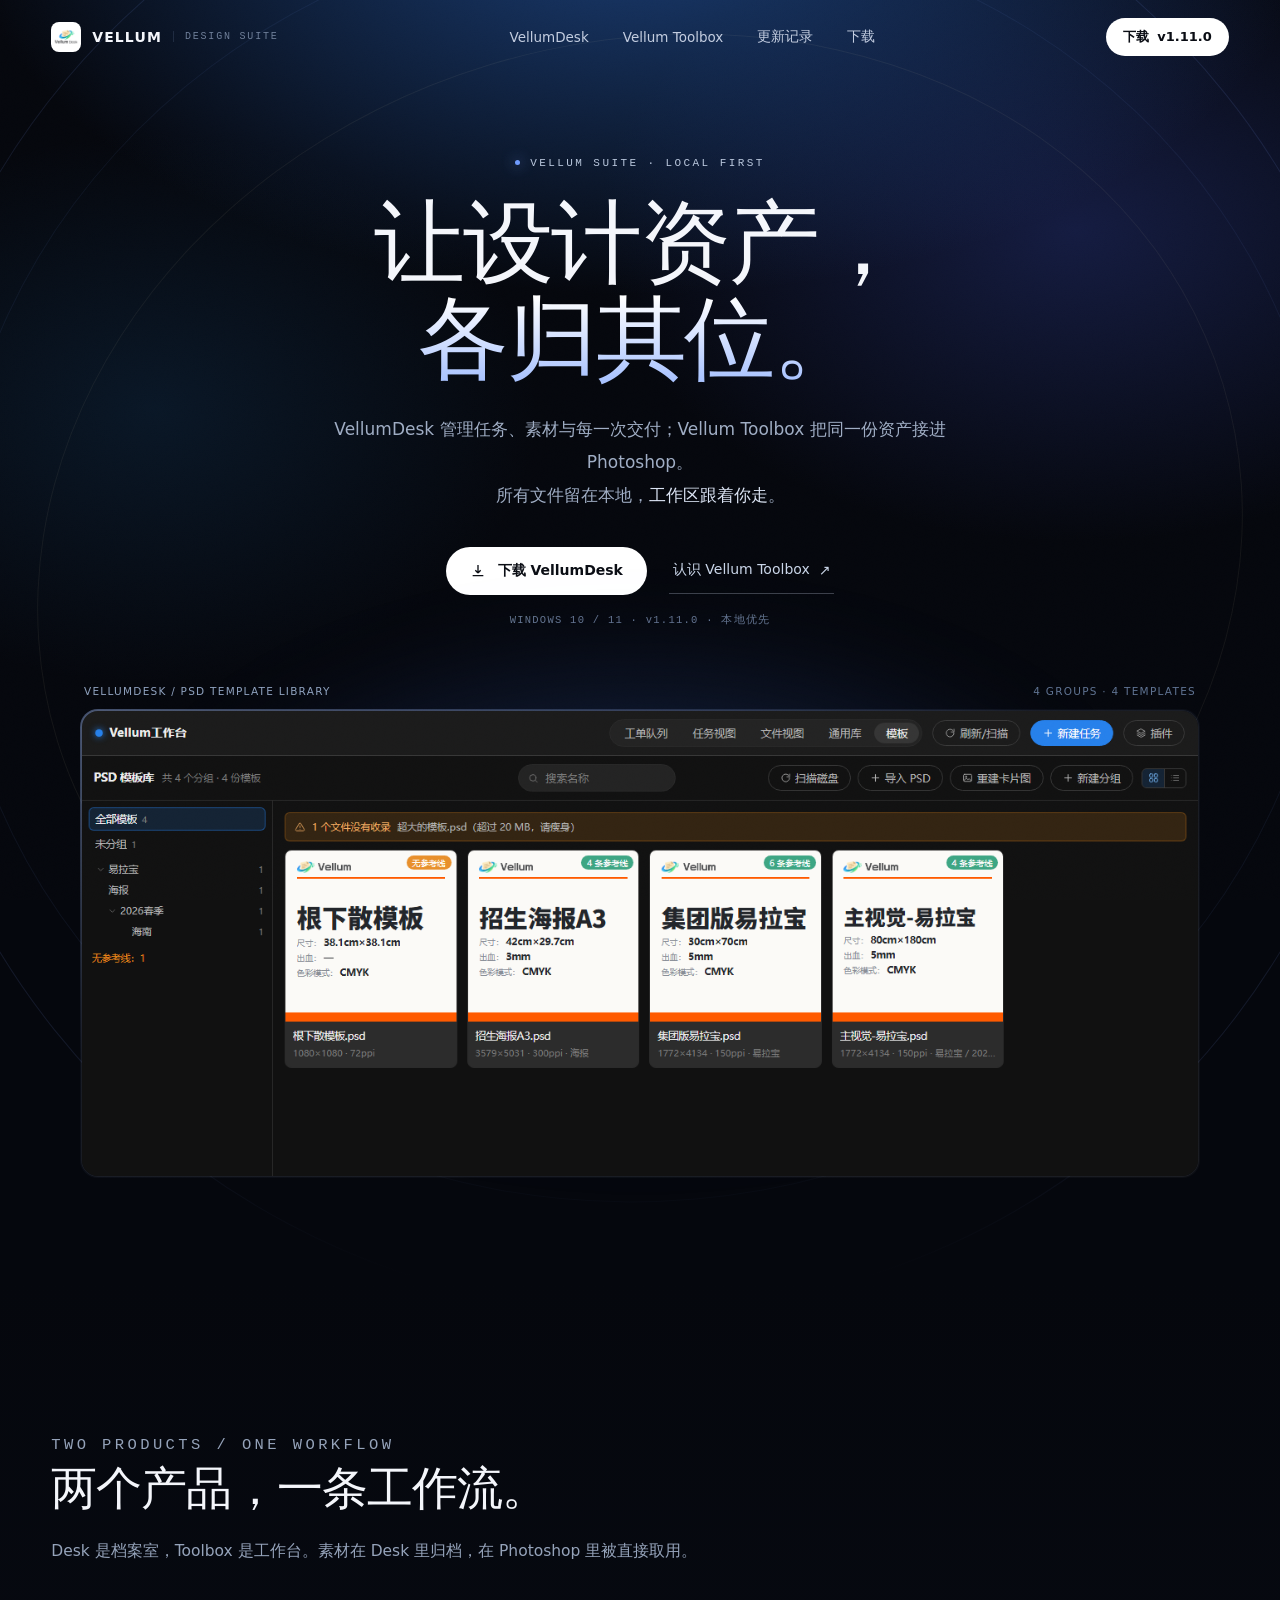
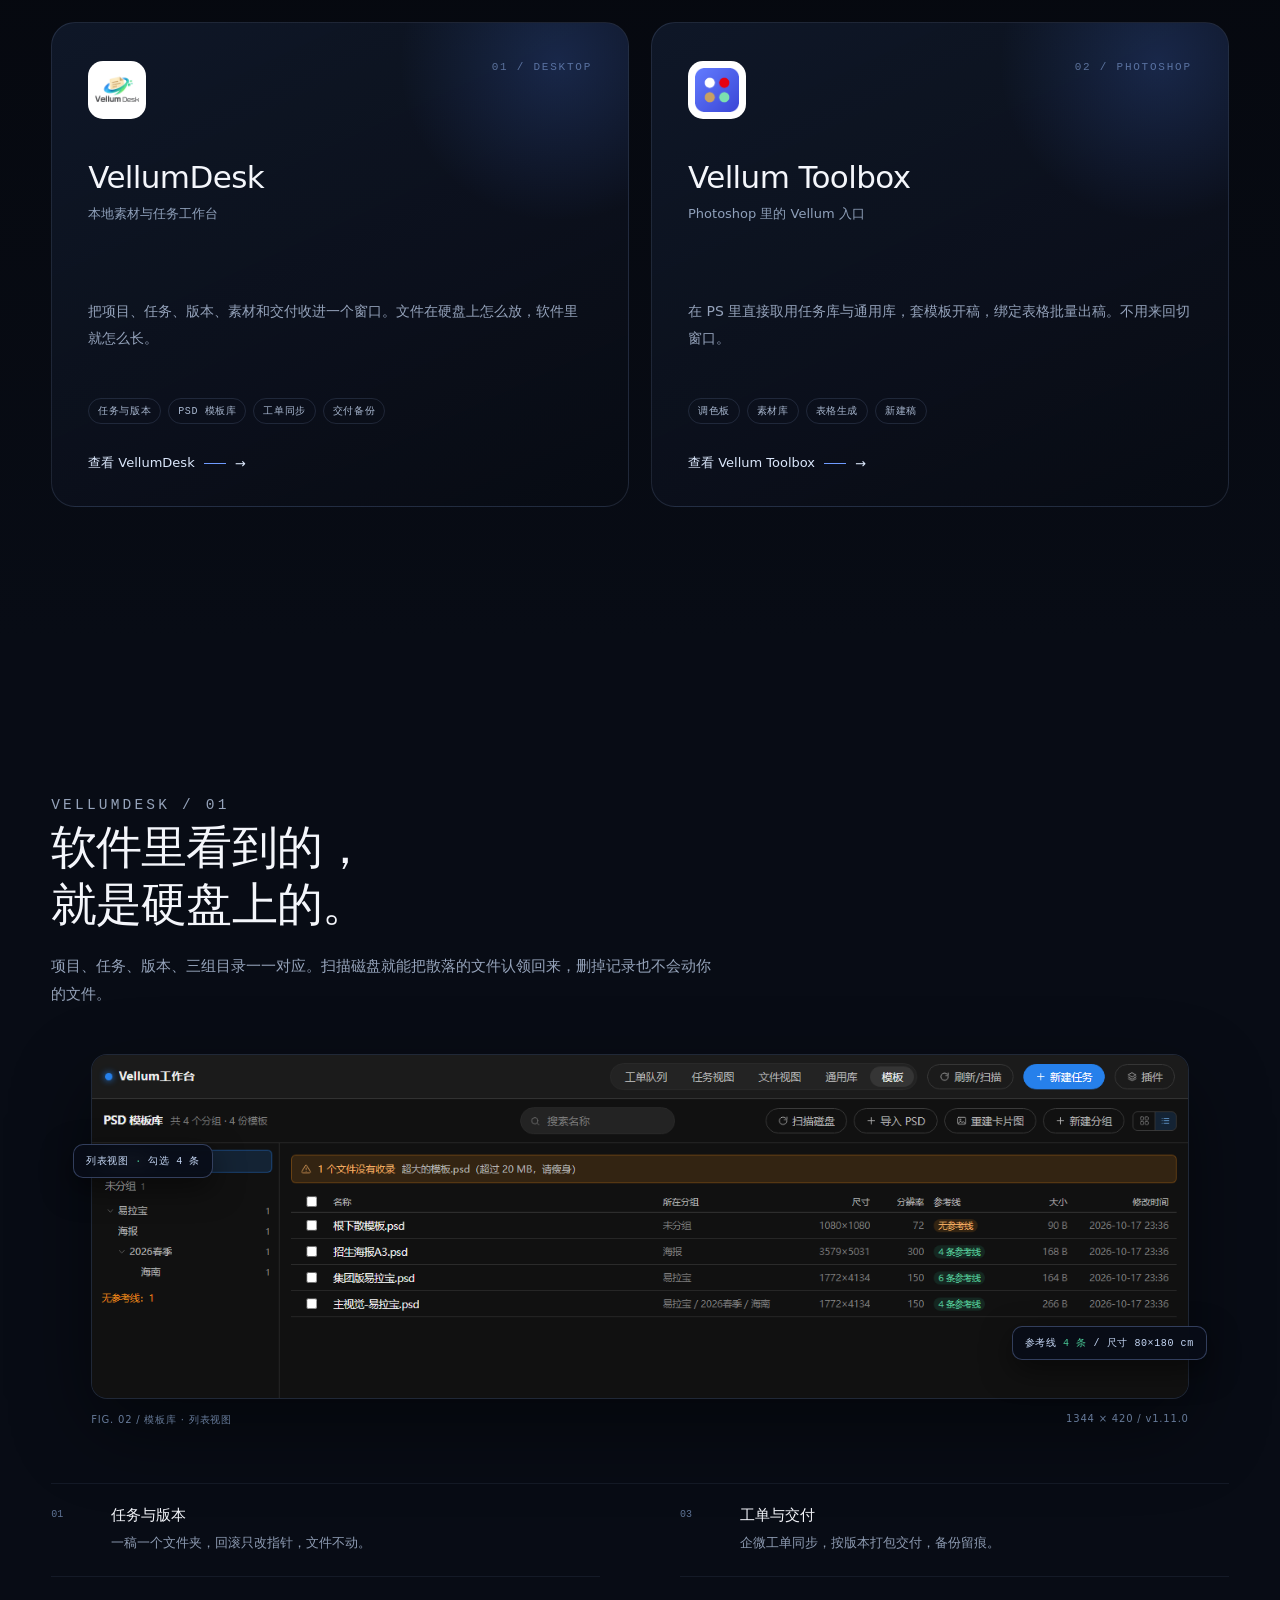
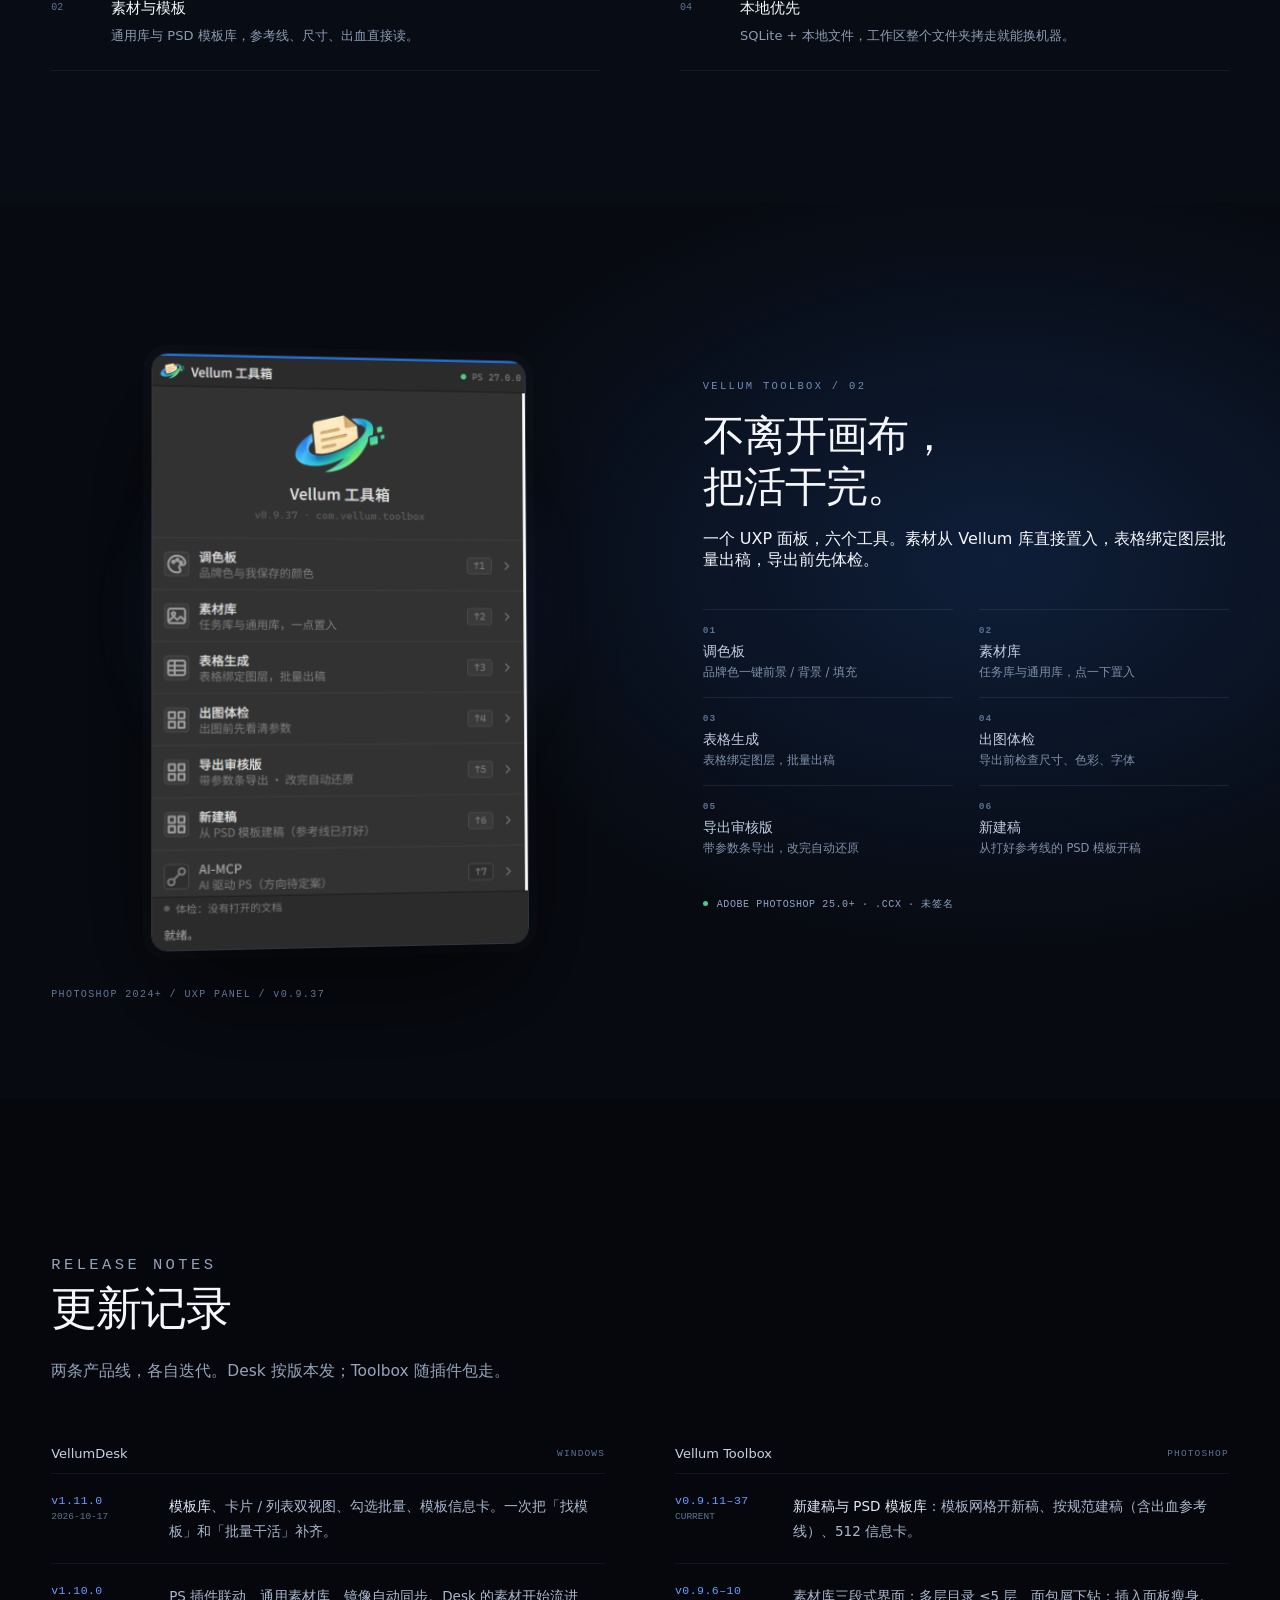
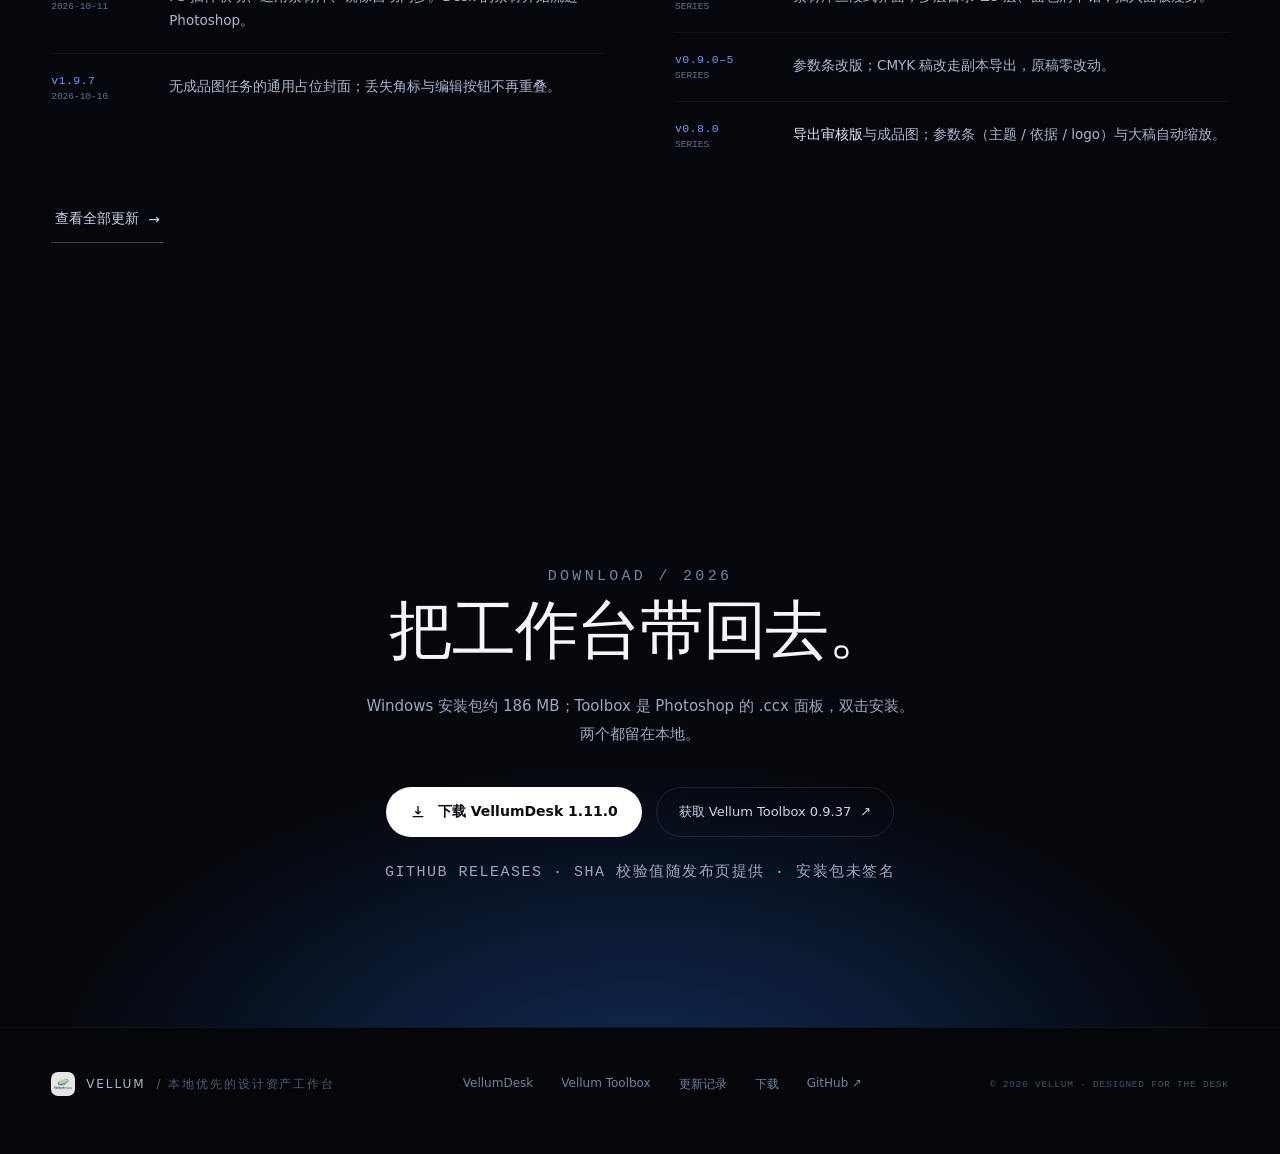
==== index.html @ 1cf9e2f9 "feat: Vellum official site (A direction)" ====
<!doctype html>
<html lang="zh-CN">
<head>
<meta charset="utf-8">
<meta name="viewport" content="width=device-width, initial-scale=1">
<title>Vellum — 让设计资产各归其位</title>
<meta name="description" content="VellumDesk 是本地素材与任务工作台，Vellum Toolbox 是 Photoshop 里的 Vellum 入口。任务、素材、PSD 模板、工单与交付，文件始终留在本地。">
<meta name="theme-color" content="#05070d">
<link rel="canonical" href="https://wooozxh.github.io/vellum-site/">
<meta property="og:type" content="website">
<meta property="og:title" content="Vellum — 让设计资产各归其位">
<meta property="og:description" content="VellumDesk 管任务、素材与交付；Vellum Toolbox 把同一份资产接进 Photoshop。文件留在本地。">
<meta property="og:url" content="https://wooozxh.github.io/vellum-site/">
<meta property="og:image" content="https://wooozxh.github.io/vellum-site/assets/img/og.png">
<link rel="icon" type="image/png" href="assets/img/desk-icon.png">
<link rel="stylesheet" href="assets/css/site.css">
<link rel="stylesheet" href="assets/css/site-extra.css">
</head>
<body>
<div class="grain"></div>
<header id="siteHead">
  <a class="brand" href="index.html"><img src="assets/img/desk-icon.png" alt="Vellum"><span>VELLUM</span><small>DESIGN&nbsp;SUITE</small></a>
  <nav id="siteNav">
    <a href="desk/">VellumDesk</a>
    <a href="toolbox/">Vellum Toolbox</a>
    <a href="updates/">更新记录</a>
    <a href="download/">下载</a>
  </nav>
  <a class="nav-dl" href="download/">下载<span class="dl-ver"> v1.11.0</span></a>
  <button class="menu-btn" id="menuBtn" aria-label="打开菜单" aria-expanded="false"><span></span><span></span><span></span></button>
</header>
<main id="top">
  <section class="hero">
    <div class="orbit" aria-hidden="true"><i></i><i></i><i></i></div>
    <div class="hero-inner">
      <p class="eyebrow"><b></b>Vellum Suite · Local First</p>
      <h1>让设计资产，<br><span class="glow">各归其位。</span></h1>
      <p class="lede">VellumDesk 管理任务、素材与每一次交付；Vellum Toolbox 把同一份资产接进 Photoshop。<br>所有文件留在本地，<strong>工作区跟着你走</strong>。</p>
      <div class="actions">
        <a class="btn-primary" href="download/"><svg viewBox="0 0 24 24" fill="none" stroke="currentColor" stroke-width="2"><path d="M12 3v12m0 0 4-4m-4 4-4-4M4 19h16"/></svg>下载 VellumDesk</a>
        <a class="btn-ghost" href="toolbox/">认识 Vellum Toolbox <span>↗</span></a>
      </div>
      <p class="meta">WINDOWS 10 / 11 · v1.11.0 · 本地优先</p>
    </div>
    <figure class="hero-shot">
      <div class="shot-bar"><span>VELLUMDESK / PSD TEMPLATE LIBRARY</span><span>4 GROUPS · 4 TEMPLATES</span></div>
      <div class="shot-frame"><img src="assets/img/desk-templates.png" alt="VellumDesk PSD 模板库界面"></div>
    </figure>
  </section>

  <section class="products sec" id="products">
    <div class="wrap">
      <div class="sec-head reveal">
        <p class="kicker">Two products / One workflow</p>
        <h2>两个产品，一条工作流。</h2>
        <p>Desk 是档案室，Toolbox 是工作台。素材在 Desk 里归档，在 Photoshop 里被直接取用。</p>
      </div>
      <div class="prod-grid">
        <article class="prod reveal">
          <div class="prod-top"><div class="prod-icon"><img src="assets/img/desk-icon.png" alt="VellumDesk"></div><span class="prod-no">01 / DESKTOP</span></div>
          <h3>VellumDesk</h3>
          <p class="cn">本地素材与任务工作台</p>
          <p>把项目、任务、版本、素材和交付收进一个窗口。文件在硬盘上怎么放，软件里就怎么长。</p>
          <div class="tags"><span>任务与版本</span><span>PSD 模板库</span><span>工单同步</span><span>交付备份</span></div>
          <a class="prod-link" href="desk/">查看 VellumDesk <i></i> →</a>
        </article>
        <article class="prod reveal">
          <div class="prod-top"><div class="prod-icon small"><img src="assets/img/toolbox-icon.png" alt="Vellum Toolbox"></div><span class="prod-no">02 / PHOTOSHOP</span></div>
          <h3>Vellum Toolbox</h3>
          <p class="cn">Photoshop 里的 Vellum 入口</p>
          <p>在 PS 里直接取用任务库与通用库，套模板开稿，绑定表格批量出稿。不用来回切窗口。</p>
          <div class="tags"><span>调色板</span><span>素材库</span><span>表格生成</span><span>新建稿</span></div>
          <a class="prod-link" href="toolbox/">查看 Vellum Toolbox <i></i> →</a>
        </article>
      </div>
    </div>
  </section>

  <section class="desk sec" id="desk">
    <div class="wrap">
      <div class="desk-head reveal">
        <p class="kicker">VellumDesk / 01</p>
        <h2>软件里看到的，<br>就是硬盘上的。</h2>
        <p>项目、任务、版本、三组目录一一对应。扫描磁盘就能把散落的文件认领回来，删掉记录也不会动你的文件。</p>
      </div>
      <figure class="desk-figure reveal">
        <div class="frame"><img src="assets/img/desk-list.png" alt="VellumDesk 模板库列表视图"></div>
        <div class="float-chip chip-a">列表视图 <b>·</b> 勾选 4 条</div>
        <div class="float-chip chip-b">参考线 <b>4 条</b> / 尺寸 80×180 cm</div>
        <div class="fig-cap"><span>FIG. 02 / 模板库 · 列表视图</span><span>1344 × 420 / v1.11.0</span></div>
      </figure>
      <div class="feat-grid reveal">
        <div class="feat-col">
          <div class="feat-item"><b>01</b><div><h4>任务与版本</h4><p>一稿一个文件夹，回滚只改指针，文件不动。</p></div></div>
          <div class="feat-item"><b>02</b><div><h4>素材与模板</h4><p>通用库与 PSD 模板库，参考线、尺寸、出血直接读。</p></div></div>
        </div>
        <div class="feat-col">
          <div class="feat-item"><b>03</b><div><h4>工单与交付</h4><p>企微工单同步，按版本打包交付，备份留痕。</p></div></div>
          <div class="feat-item"><b>04</b><div><h4>本地优先</h4><p>SQLite + 本地文件，工作区整个文件夹拷走就能换机器。</p></div></div>
        </div>
      </div>
    </div>
  </section>

  <section class="toolbox sec" id="toolbox">
    <div class="wrap tb-grid">
      <div class="panel-stage reveal">
        <div class="panel-frame"><img src="assets/img/toolbox-panel.png" alt="Vellum Toolbox Photoshop 面板"></div>
        <span class="panel-label">PHOTOSHOP 2024+ / UXP PANEL / v0.9.37</span>
      </div>
      <div class="tb-copy reveal">
        <p class="kicker">Vellum Toolbox / 02</p>
        <h2>不离开画布，<br>把活干完。</h2>
        <p>一个 UXP 面板，六个工具。素材从 Vellum 库直接置入，表格绑定图层批量出稿，导出前先体检。</p>
        <div class="tb-feats">
          <div><b>01</b><span>调色板</span><em>品牌色一键前景 / 背景 / 填充</em></div>
          <div><b>02</b><span>素材库</span><em>任务库与通用库，点一下置入</em></div>
          <div><b>03</b><span>表格生成</span><em>表格绑定图层，批量出稿</em></div>
          <div><b>04</b><span>出图体检</span><em>导出前检查尺寸、色彩、字体</em></div>
          <div><b>05</b><span>导出审核版</span><em>带参数条导出，改完自动还原</em></div>
          <div><b>06</b><span>新建稿</span><em>从打好参考线的 PSD 模板开稿</em></div>
        </div>
        <p class="req"><b></b>ADOBE PHOTOSHOP 25.0+ · .CCX · 未签名</p>
      </div>
    </div>
  </section>

  <section class="updates sec" id="updates">
    <div class="wrap">
      <div class="sec-head reveal">
        <p class="kicker">Release notes</p>
        <h2>更新记录</h2>
        <p>两条产品线，各自迭代。Desk 按版本发；Toolbox 随插件包走。</p>
      </div>
      <div class="up-grid">
        <div class="up-col reveal">
          <h3>VellumDesk <span>WINDOWS</span></h3>
          <div class="up-row"><div><div class="v">v1.11.0</div><div class="d">2026-10-17</div></div><p><b>模板库</b>、卡片 / 列表双视图、勾选批量、模板信息卡。一次把「找模板」和「批量干活」补齐。</p></div>
          <div class="up-row"><div><div class="v">v1.10.0</div><div class="d">2026-10-11</div></div><p>PS 插件联动、通用素材库、镜像自动同步。Desk 的素材开始流进 Photoshop。</p></div>
          <div class="up-row"><div><div class="v">v1.9.7</div><div class="d">2026-10-10</div></div><p>无成品图任务的通用占位封面；丢失角标与编辑按钮不再重叠。</p></div>
        </div>
        <div class="up-col reveal">
          <h3>Vellum Toolbox <span>PHOTOSHOP</span></h3>
          <div class="up-row"><div><div class="v">v0.9.11–37</div><div class="d">CURRENT</div></div><p><b>新建稿与 PSD 模板库</b>：模板网格开新稿、按规范建稿（含出血参考线）、512 信息卡。</p></div>
          <div class="up-row"><div><div class="v">v0.9.6–10</div><div class="d">SERIES</div></div><p>素材库三段式界面；多层目录 ≤5 层、面包屑下钻；插入面板瘦身。</p></div>
          <div class="up-row"><div><div class="v">v0.9.0–5</div><div class="d">SERIES</div></div><p>参数条改版；CMYK 稿改走副本导出，原稿零改动。</p></div>
          <div class="up-row"><div><div class="v">v0.8.0</div><div class="d">SERIES</div></div><p><b>导出审核版</b>与成品图；参数条（主题 / 依据 / logo）与大稿自动缩放。</p></div>
        </div>
      </div>
      <p style="margin-top:26px"><a class="btn-ghost" href="updates/">查看全部更新 <span>→</span></a></p>
    </div>
  </section>

  <section class="download" id="download">
    <div class="wrap reveal">
      <p class="kicker" style="color:#6f86a8">Download / 2026</p>
      <h2>把工作台带回去。</h2>
      <p>Windows 安装包约 186 MB；Toolbox 是 Photoshop 的 .ccx 面板，双击安装。两个都留在本地。</p>
      <div class="dl-actions">
        <a class="btn-primary" href="download/"><svg viewBox="0 0 24 24" fill="none" stroke="currentColor" stroke-width="2"><path d="M12 3v12m0 0 4-4m-4 4-4-4M4 19h16"/></svg>下载 VellumDesk 1.11.0</a>
        <a class="dl-alt" href="toolbox/">获取 Vellum Toolbox 0.9.37 <span>↗</span></a>
      </div>
      <p class="dl-meta">GITHUB RELEASES · SHA 校验值随发布页提供 · 安装包未签名</p>
    </div>
  </section>
</main>
<footer class="page-footer">
  <div class="wrap foot">
    <div class="foot-brand"><img src="assets/img/desk-icon.png" alt="">VELLUM <span style="color:#4d5c73">/ 本地优先的设计资产工作台</span></div>
    <div class="foot-links"><a href="desk/">VellumDesk</a><a href="toolbox/">Vellum Toolbox</a><a href="updates/">更新记录</a><a href="download/">下载</a><a href="https://github.com/wooozxh/VellumDesk" target="_blank" rel="noopener">GitHub ↗</a></div>
    <span class="copy">© 2026 VELLUM · DESIGNED FOR THE DESK</span>
  </div>
</footer>
<script src="assets/js/site.js"></script>
</body>
</html>
---- assets/css/site.css ----
:root{
    --bg:#05070d; --bg-2:#080c15; --ink:#f4f6fb; --muted:#98a6bd; --muted-2:#6f7f99;
    --line:rgba(146,170,214,.16); --line-2:rgba(146,170,214,.09);
    --blue:#6f9bff; --blue-2:#3d6fe0; --paper:#ead9b4; --green:#49c795;
    --sans:"Noto Sans SC","PingFang SC","Microsoft YaHei",system-ui,sans-serif;
    --mono:"Cascadia Mono",Consolas,"SF Mono",monospace;
  }
  *{box-sizing:border-box}
  html{scroll-behavior:smooth}
  body{
    margin:0;background:var(--bg);color:var(--ink);font-family:var(--sans);
    -webkit-font-smoothing:antialiased;text-rendering:optimizeLegibility;
    overflow-x:hidden;
  }
  ::selection{background:rgba(111,155,255,.35);color:#fff}
  a{color:inherit;text-decoration:none}
  img{display:block;max-width:100%}
  .grain{
    position:fixed;inset:0;z-index:9;pointer-events:none;opacity:.05;mix-blend-mode:overlay;
    background-image:url("data:image/svg+xml,%3Csvg xmlns='http://www.w3.org/2000/svg' width='180' height='180'%3E%3Cfilter id='n'%3E%3CfeTurbulence type='fractalNoise' baseFrequency='.9' numOctaves='3'/%3E%3C/filter%3E%3Crect width='180' height='180' filter='url(%23n)' opacity='.55'/%3E%3C/svg%3E");
  }
  .wrap{width:min(1180px,92vw);margin:0 auto}

  /* ---------- nav ---------- */
  header{
    position:fixed;inset:0 0 auto;z-index:20;height:74px;
    display:flex;align-items:center;justify-content:space-between;
    padding:0 max(24px,4vw);transition:background .35s,border-color .35s,backdrop-filter .35s;
    border-bottom:1px solid transparent;
  }
  header.solid{background:rgba(5,7,13,.72);backdrop-filter:blur(18px);border-color:var(--line-2)}
  .brand{display:flex;align-items:center;gap:11px;font-weight:600;letter-spacing:.08em;font-size:14px}
  .brand img{width:30px;height:30px;border-radius:8px}
  .brand small{font-family:var(--mono);font-size:10px;color:var(--muted-2);letter-spacing:.18em;border-left:1px solid var(--line);padding-left:11px;font-weight:400}
  nav{display:flex;align-items:center;gap:34px;font-size:13.5px;color:#c3cde0}
  nav a{position:relative;padding:6px 0;transition:color .2s}
  nav a:hover{color:#fff}
  nav a::after{content:"";position:absolute;left:0;bottom:0;width:0;height:1px;background:var(--blue);transition:width .25s}
  nav a:hover::after{width:100%}
  .nav-dl{display:inline-flex;align-items:center;gap:8px;background:#fff;color:#0a0d14;font-weight:600;
    padding:10px 17px;border-radius:999px;font-size:13px;transition:transform .2s,box-shadow .2s}
  .nav-dl:hover{transform:translateY(-1px);box-shadow:0 8px 28px rgba(255,255,255,.18)}
  .nav-dl svg{width:14px;height:14px}

  /* ---------- hero ---------- */
  .hero{
    position:relative;min-height:100vh;padding:150px 0 100px;text-align:center;overflow:hidden;
    background:
      radial-gradient(1100px 640px at 50% -8%, rgba(33,79,150,.78) 0%, rgba(10,20,40,0) 62%),
      radial-gradient(800px 520px at 84% 18%, rgba(46,62,150,.38) 0%, rgba(5,7,13,0) 60%),
      radial-gradient(700px 500px at 12% 32%, rgba(24,74,120,.24) 0%, rgba(5,7,13,0) 55%);
  }
  .hero::after{content:"";position:absolute;inset:auto 0 0;height:240px;background:linear-gradient(to bottom,rgba(5,7,13,0),var(--bg));pointer-events:none}
  .orbit{position:absolute;left:50%;top:44%;width:1500px;height:1500px;transform:translate(-50%,-50%) rotate(-17deg);pointer-events:none;opacity:.9}
  .orbit i{position:absolute;inset:0;border:1px solid rgba(130,165,255,.13);border-radius:50%}
  .orbit i:nth-child(2){inset:110px 60px;border-color:rgba(130,165,255,.08);transform:rotate(12deg)}
  .orbit i:nth-child(3){inset:230px 140px;border-color:rgba(234,217,180,.07)}
  .hero-inner{position:relative;z-index:2;width:min(1080px,92vw);margin:0 auto}
  .eyebrow{display:inline-flex;align-items:center;gap:10px;font-family:var(--mono);font-size:11px;
    letter-spacing:.22em;color:#b9c7dd;margin:0 0 26px;text-transform:uppercase}
  .eyebrow b{width:5px;height:5px;border-radius:50%;background:var(--blue);box-shadow:0 0 14px var(--blue)}
  h1{margin:0;font-size:clamp(52px,7.1vw,96px);line-height:1.06;font-weight:350;letter-spacing:-.025em}
  h1 .soft{color:#cfdaef}
  h1 .glow{background:linear-gradient(180deg,#fff 10%,#a9c3ff 90%);-webkit-background-clip:text;background-clip:text;color:transparent}
  .lede{max-width:680px;margin:26px auto 0;font-size:17px;line-height:1.95;color:#9fadc4;font-weight:300}
  .lede strong{color:#dbe4f4;font-weight:500}
  .actions{display:flex;align-items:center;justify-content:center;gap:22px;margin-top:34px;flex-wrap:wrap}
  .btn-primary{display:inline-flex;align-items:center;gap:12px;background:#fff;color:#0a0d14;
    padding:15px 24px;border-radius:999px;font-weight:600;font-size:14px;transition:transform .2s,box-shadow .2s}
  .btn-primary:hover{transform:translateY(-2px);box-shadow:0 14px 40px rgba(180,205,255,.28)}
  .btn-primary svg{width:16px;height:16px}
  .btn-ghost{display:inline-flex;align-items:center;gap:9px;color:#c9d5e8;font-size:14px;padding:14px 4px;border-bottom:1px solid rgba(201,213,232,.28);transition:color .2s,border-color .2s}
  .btn-ghost:hover{color:#fff;border-color:#fff}
  .meta{margin-top:18px;font-family:var(--mono);font-size:10.5px;letter-spacing:.12em;color:#64748f}

  .hero-shot{position:relative;z-index:2;width:min(1120px,92vw);margin:58px auto 0;text-align:left}
  .shot-bar{display:flex;align-items:center;justify-content:space-between;padding:0 4px 12px;font-family:var(--sans);font-size:10.5px;letter-spacing:.12em;color:#8fa2bf}
  .shot-bar span:last-child{color:#5f7392}
  .shot-frame{position:relative;border-radius:18px;padding:1px;background:linear-gradient(160deg,rgba(160,190,255,.4),rgba(120,150,220,.05) 40%,rgba(255,255,255,.03))}
  .shot-frame::before{content:"";position:absolute;inset:-80px -40px;background:radial-gradient(60% 60% at 50% 40%,rgba(64,110,220,.35),transparent 70%);filter:blur(40px);z-index:-1}
  .shot-frame img{border-radius:17px;width:100%;border:1px solid rgba(255,255,255,.06)}
  .shot-tag{position:absolute;right:18px;top:-15px;background:#0b1220;border:1px solid rgba(160,190,255,.3);
    color:#cfe0ff;font-family:var(--mono);font-size:10px;letter-spacing:.12em;padding:6px 11px;border-radius:999px}

  /* ---------- section base ---------- */
  section{position:relative}
  .sec{padding:132px 0}
  .sec-head{max-width:760px}
  .kicker{font-family:var(--mono);font-size:10.5px;letter-spacing:.22em;color:#7286a6;margin:0 0 18px;text-transform:uppercase}
  h2{margin:0;font-size:clamp(34px,3.6vw,54px);line-height:1.22;font-weight:350;letter-spacing:-.02em}
  .sec-head p{margin:20px 0 0;color:#95a3ba;font-size:15.5px;line-height:1.95;font-weight:300;max-width:650px}
  .rule{height:1px;background:var(--line-2);margin:0}

  /* ---------- products ---------- */
  .products{background:linear-gradient(to bottom,var(--bg),var(--bg-2))}
  .prod-grid{display:grid;grid-template-columns:1fr 1fr;gap:22px;margin-top:56px}
  .prod{position:relative;overflow:hidden;border:1px solid var(--line);border-radius:24px;padding:38px 36px 34px;
    background:linear-gradient(155deg,rgba(19,29,49,.72),rgba(8,11,19,.9));transition:border-color .3s,transform .3s}
  .prod:hover{border-color:rgba(150,180,255,.36);transform:translateY(-3px)}
  .prod::before{content:"";position:absolute;right:-90px;top:-120px;width:320px;height:320px;border-radius:50%;
    background:radial-gradient(circle,rgba(68,115,220,.22),transparent 70%);pointer-events:none}
  .prod-top{display:flex;align-items:flex-start;justify-content:space-between;margin-bottom:40px}
  .prod-icon{width:58px;height:58px;border-radius:15px;border:1px solid rgba(255,255,255,.14);background:#fff;display:flex;align-items:center;justify-content:center;overflow:hidden}
  .prod-icon img{width:58px;height:58px;object-fit:cover}
  .prod-icon.small img{width:44px;height:44px;object-fit:contain}
  .prod-no{font-family:var(--mono);font-size:11px;color:#5e7192;letter-spacing:.16em}
  .prod h3{margin:0;font-size:31px;letter-spacing:-.02em;font-weight:500}
  .prod .cn{margin:7px 0 0;font-size:13px;color:#8fa0ba}
  .prod p{margin:18px 0 0;color:#94a2ba;font-size:14px;line-height:1.9;font-weight:300;min-height:78px}
  .tags{display:flex;flex-wrap:wrap;gap:7px;margin-top:22px}
  .tags span{font-family:var(--mono);font-size:10px;letter-spacing:.06em;color:#a8b7cf;border:1px solid var(--line);padding:5px 9px;border-radius:999px}
  .prod-link{display:inline-flex;align-items:center;gap:9px;margin-top:30px;color:#dbe7fb;font-size:13px}
  .prod-link i{display:block;width:22px;height:1px;background:var(--blue);transition:width .2s}
  .prod:hover .prod-link i{width:34px}

  /* ---------- desk feature ---------- */
  .desk{background:var(--bg-2)}
  .desk-head{max-width:780px}
  .desk-head p{margin:20px 0 0;color:#95a3ba;font-size:14.5px;line-height:1.95;font-weight:300;max-width:660px}
  .desk-figure{position:relative;margin-top:46px}
  .desk-figure .frame{border:1px solid var(--line);border-radius:16px;overflow:hidden;background:#0b0f18;box-shadow:0 30px 80px rgba(0,0,0,.45)}
  .desk-figure img{width:100%}
  .feat-grid{display:grid;grid-template-columns:1fr 1fr;gap:0 80px;margin-top:56px;border-top:1px solid var(--line-2)}
  .feat-col{display:flex;flex-direction:column}
  .feat-item{display:grid;grid-template-columns:44px 1fr;gap:16px;padding:22px 0;border-bottom:1px solid var(--line-2)}
  .feat-item b{font-family:var(--mono);font-size:10px;color:#5e7394;font-weight:400;padding-top:3px}
  .feat-item h4{margin:0;font-size:15px;font-weight:500}
  .feat-item p{margin:6px 0 0;font-size:13px;line-height:1.8;color:#8d9bb2;font-weight:300;max-width:420px}
  .fig-cap{display:flex;justify-content:space-between;margin-top:14px;font-family:var(--sans);font-size:10px;letter-spacing:.08em;color:#667a99}
  .float-chip{position:absolute;background:rgba(8,13,23,.92);border:1px solid rgba(150,180,255,.3);border-radius:10px;padding:9px 12px;font-family:var(--mono);font-size:10px;color:#c6d8f6;backdrop-filter:blur(8px);letter-spacing:.06em}
  .chip-a{left:-18px;top:24%;box-shadow:0 10px 30px rgba(0,0,0,.5)}
  .chip-b{right:-18px;bottom:18%;box-shadow:0 10px 30px rgba(0,0,0,.5)}
  .float-chip b{color:var(--green);font-weight:400}

  /* ---------- toolbox ---------- */
  .toolbox{background:
    radial-gradient(900px 600px at 78% 40%,rgba(34,82,160,.28),transparent 65%),
    #070a11;overflow:hidden}
  .tb-grid{display:grid;grid-template-columns:1.05fr .95fr;gap:70px;align-items:center}
  .panel-stage{position:relative;display:flex;justify-content:center;padding:20px 0}
  .panel-stage::before{content:"";position:absolute;width:520px;height:520px;border-radius:50%;
    background:radial-gradient(circle,rgba(58,108,220,.3),transparent 65%);filter:blur(10px)}
  .panel-frame{position:relative;width:min(378px,80%);border-radius:16px;overflow:hidden;border:1px solid rgba(180,200,240,.22);
    box-shadow:0 50px 120px rgba(0,0,0,.65),0 0 0 8px rgba(255,255,255,.02);
    transform:perspective(1400px) rotateY(6deg) rotateX(1.5deg)}
  .panel-frame img{width:100%}
  .panel-label{position:absolute;left:0;bottom:-34px;font-family:var(--mono);font-size:10px;letter-spacing:.14em;color:#617795}
  .tb-copy .kicker{color:#6f8cb8}
  .tb-copy h2{font-size:clamp(32px,3.3vw,48px)}
  .tb-feats{display:grid;grid-template-columns:1fr 1fr;gap:2px 26px;margin-top:38px}
  .tb-feats div{padding:15px 0;border-top:1px solid rgba(146,170,214,.12)}
  .tb-feats b{display:block;font-family:var(--mono);font-size:9.5px;color:#587091;letter-spacing:.12em;margin-bottom:5px}
  .tb-feats span{font-size:13.5px;color:#c2cfe3}
  .tb-feats em{display:block;font-style:normal;font-size:11.5px;color:#7f90aa;margin-top:4px;font-weight:300}
  .req{display:inline-flex;align-items:center;gap:9px;margin-top:26px;font-family:var(--mono);font-size:10px;color:#91a4c4;letter-spacing:.06em}
  .req b{width:5px;height:5px;border-radius:50%;background:var(--green)}

  /* ---------- updates ---------- */
  .updates{background:var(--bg)}
  .up-grid{display:grid;grid-template-columns:1fr 1fr;gap:70px;margin-top:60px}
  .up-col h3{display:flex;align-items:center;justify-content:space-between;margin:0 0 12px;font-size:13px;font-weight:500;color:#c5d2e6}
  .up-col h3 span{font-family:var(--mono);font-size:9.5px;color:#5d7292;letter-spacing:.12em}
  .up-row{display:grid;grid-template-columns:100px 1fr;gap:18px;padding:20px 0;border-top:1px solid var(--line-2)}
  .up-row .v{font-family:var(--mono);font-size:11.5px;color:var(--blue);letter-spacing:.04em}
  .up-row .d{font-family:var(--mono);font-size:9.5px;color:#607392;margin-top:4px}
  .up-row p{margin:0;font-size:13.5px;line-height:1.8;color:#aab8cd;font-weight:300}
  .up-row p b{color:#e2eaf7;font-weight:500}
  .up-note{margin-top:16px;font-size:11.5px;color:#627694;line-height:1.8}

  /* ---------- download ---------- */
  .download{position:relative;text-align:center;padding:150px 0 140px;overflow:hidden;
    background:radial-gradient(900px 500px at 50% 110%,rgba(34,92,190,.42),transparent 65%),#05070d}
  .download h2{font-size:clamp(40px,5vw,72px);font-weight:300}
  .download p{max-width:560px;margin:22px auto 0;color:#9aa9c1;font-size:15px;line-height:1.9;font-weight:300}
  .dl-actions{display:flex;justify-content:center;gap:14px;margin-top:38px;flex-wrap:wrap}
  .dl-alt{display:inline-flex;align-items:center;gap:9px;padding:15px 22px;border:1px solid var(--line);border-radius:999px;color:#c8d4e6;font-size:13px;transition:border-color .2s,color .2s}
  .dl-alt:hover{border-color:rgba(160,190,255,.45);color:#fff}
  .dl-meta{margin-top:26px;font-family:var(--mono);font-size:10px;color:#5c7090;letter-spacing:.1em}

  footer{border-top:1px solid var(--line-2);padding:44px 0 54px;background:#04060a}
  .foot{display:flex;align-items:center;justify-content:space-between;gap:30px;flex-wrap:wrap}
  .foot-brand{display:flex;align-items:center;gap:11px;font-size:12px;letter-spacing:.16em;color:#aab8cc}
  .foot-brand img{width:24px;height:24px;border-radius:7px;opacity:.9}
  .foot-links{display:flex;gap:28px;font-size:12px;color:#6f819d}
  .foot-links a:hover{color:#cdd9ea}
  .copy{font-family:var(--mono);font-size:9.5px;color:#45536a;letter-spacing:.08em}

  .reveal{opacity:0;transform:translateY(22px);transition:opacity .8s cubic-bezier(.2,.7,.2,1),transform .8s cubic-bezier(.2,.7,.2,1)}
  .reveal.in{opacity:1;transform:none}
  @media (prefers-reduced-motion:reduce){.reveal{opacity:1;transform:none;transition:none}html{scroll-behavior:auto}.orbit{display:none}}

  @media(max-width:980px){
    nav{display:none}
    .prod-grid,.split,.tb-grid,.up-grid{grid-template-columns:1fr;gap:42px}
    .split .sticky{position:static}
    .feat-grid{grid-template-columns:1fr;gap:0}
    .feat-item p{max-width:none}
    .hero{padding-top:140px}
    .hero-shot{margin-top:50px}
    .chip-a{left:10px}.chip-b{right:10px}
    .tb-grid{gap:54px}
    .panel-stage{order:-1}
    .updates .up-grid{gap:30px}
    .sec{padding:92px 0}
  }
  @media(max-width:620px){
    header{padding:0 16px}
    .brand small{display:none}
    .nav-dl{padding:9px 13px}
    .nav-dl .dl-ver{display:none}
    h1{font-size:44px}
    .lede{font-size:15px}
    .prod{padding:28px 24px}
    .prod h3{font-size:26px}
    .tb-feats{grid-template-columns:1fr}
    .download{padding:110px 0}
  }
---- assets/css/site-extra.css ----
/* ============================================================
   Vellum 官网 · 生产样式（在 A 方案基础样式之后加载）
   ============================================================ */

/* ---------- 移动端菜单 ---------- */
.menu-btn{
  display:none;width:40px;height:40px;border:1px solid var(--line);border-radius:8px;
  background:rgba(255,255,255,.02);cursor:pointer;padding:0;align-items:center;justify-content:center;flex-direction:column;gap:4px;
}
.menu-btn span{display:block;width:16px;height:1px;background:#cfdaef;transition:transform .2s,opacity .2s}
.menu-btn:hover{border-color:rgba(150,180,255,.4)}
header.nav-open .menu-btn span:nth-child(1){transform:translateY(5px) rotate(45deg)}
header.nav-open .menu-btn span:nth-child(2){opacity:0}
header.nav-open .menu-btn span:nth-child(3){transform:translateY(-5px) rotate(-45deg)}

@media(max-width:980px){
  .menu-btn{display:flex}
  header.nav-open nav{
    display:flex;position:absolute;top:74px;left:0;right:0;flex-direction:column;gap:0;
    background:rgba(6,9,16,.98);border-bottom:1px solid var(--line);padding:8px 4vw 14px;backdrop-filter:blur(18px);
  }
  header.nav-open nav a{padding:13px 4px;border-bottom:1px solid var(--line-2);font-size:14px}
  header.nav-open nav a::after{display:none}
}

/* ---------- 子页 hero ---------- */
.page-hero{
  position:relative;padding:158px 0 80px;overflow:hidden;
  background:
    radial-gradient(1000px 520px at 18% -10%,rgba(36,86,168,.55) 0%,rgba(5,7,13,0) 62%),
    radial-gradient(700px 480px at 86% 18%,rgba(34,64,140,.28) 0%,rgba(5,7,13,0) 62%),
    var(--bg);
}
.page-hero::after{content:"";position:absolute;inset:auto 0 0;height:150px;background:linear-gradient(to bottom,rgba(5,7,13,0),var(--bg));pointer-events:none}
.page-grid{position:relative;z-index:2;display:grid;grid-template-columns:1.02fr .98fr;gap:60px;align-items:center}
.page-hero h1{font-size:clamp(42px,5.2vw,72px);line-height:1.12;letter-spacing:-.03em;font-weight:330;margin:0;text-align:left}
.page-hero .lede{text-align:left;margin:24px 0 0;max-width:570px;font-size:16px}
.page-hero .actions{justify-content:flex-start;margin-top:30px}
.page-hero .meta{text-align:left;margin-top:18px}
.crumbs{font-family:var(--mono);font-size:9px;letter-spacing:.18em;color:#5f7392;margin:0 0 18px}
.crumbs a{color:#8fa3c0}
.crumbs a:hover{color:#fff}
.page-visual{position:relative}
.page-visual .shot-frame img{width:100%}
.page-visual .shot-bar{font-family:var(--sans);font-size:10.5px;letter-spacing:.12em}
.page-visual .panel-frame{width:min(360px,88%);margin:0 auto}
.page-visual .panel-label{bottom:-30px;left:0;font-size:9px}
.page-visual .mini-spec{position:absolute;left:-16px;bottom:18px;background:rgba(8,13,23,.94);border:1px solid rgba(150,180,255,.3);border-radius:10px;padding:9px 12px;font-family:var(--mono);font-size:9px;color:#c6d8f6;letter-spacing:.06em}
.page-visual .mini-spec b{color:var(--green);font-weight:400}

/* ---------- 通用 section ---------- */
.section{padding:100px 0;border-top:1px solid var(--line-2);position:relative}
.section:first-of-type{border-top:0}
.section-head{max-width:760px}
.section-head h2{font-size:clamp(32px,3.4vw,48px);font-weight:350;line-height:1.22;letter-spacing:-.02em;margin:0}
.section-head p{margin:18px 0 0;color:#95a3ba;font-size:14.5px;line-height:1.95;font-weight:300;max-width:660px}
.split{display:grid;grid-template-columns:1fr 1fr;gap:70px;align-items:start}
.prose h2{font-size:clamp(30px,3.2vw,44px);font-weight:350;line-height:1.24;letter-spacing:-.02em;margin:0}
.prose h3{font-size:17px;font-weight:500;margin:28px 0 8px}
.prose p{margin:16px 0 0;color:#96a4b8;font-size:14px;line-height:1.95;font-weight:300}
.prose p strong{color:#dce5f3;font-weight:500}
.checklist{list-style:none;margin:24px 0 0;padding:0;border-top:1px solid var(--line-2)}
.checklist li{display:grid;grid-template-columns:22px 1fr;gap:10px;padding:13px 0;border-bottom:1px solid var(--line-2);font-size:13px;color:#b8c5d8}
.checklist li::before{content:"—";color:var(--blue);font-family:var(--mono);font-size:11px;padding-top:1px}
.checklist li b{font-weight:500;color:#edf2fa}

/* 图框 */
.plate{border:1px solid var(--line);border-radius:16px;overflow:hidden;background:#0b0f18;box-shadow:0 30px 80px rgba(0,0,0,.45)}
.plate img{width:100%;display:block}
.plate-cap{display:flex;justify-content:space-between;margin-top:12px;font-family:var(--sans);font-size:10px;letter-spacing:.08em;color:#667a99}

/* 规格表 */
.spec{width:100%;border-collapse:collapse;margin-top:24px}
.spec tr{border-top:1px solid var(--line-2)}
.spec tr:last-child{border-bottom:1px solid var(--line-2)}
.spec th,.spec td{padding:15px 0;text-align:left;vertical-align:top}
.spec th{width:180px;font-family:var(--mono);font-size:9.5px;letter-spacing:.12em;color:#6f86a8;font-weight:400}
.spec td{font-size:13px;color:#b4c2d6;line-height:1.8}
.spec td b{color:#e7eef9;font-weight:500}

/* 步骤 */
.steps{display:grid;gap:0;margin-top:26px;counter-reset:step}
.step{display:grid;grid-template-columns:54px 1fr;gap:18px;padding:22px 0;border-top:1px solid var(--line-2)}
.step:last-child{border-bottom:1px solid var(--line-2)}
.step::before{counter-increment:step;content:"0" counter(step);font-family:var(--mono);font-size:10px;color:#5e7394;letter-spacing:.1em;padding-top:2px}
.step h4{margin:0;font-size:14.5px;font-weight:500}
.step p{margin:6px 0 0;font-size:12.5px;line-height:1.8;color:#8d9bb2;font-weight:300}
.step code{font-family:var(--mono);font-size:11px;background:rgba(255,255,255,.05);border:1px solid var(--line-2);border-radius:4px;padding:2px 6px;color:#cfe0ff}

/* 下载卡 */
.dl-cards{display:grid;grid-template-columns:1fr 1fr;gap:20px;margin-top:34px}
.dl-card{border:1px solid var(--line);border-radius:16px;background:linear-gradient(155deg,rgba(18,26,42,.72),rgba(8,11,18,.92));padding:30px;position:relative;overflow:hidden}
.dl-card::before{content:"";position:absolute;right:-70px;top:-90px;width:220px;height:220px;border-radius:50%;background:radial-gradient(circle,rgba(70,120,230,.2),transparent 70%)}
.dl-card .tag{font-family:var(--mono);font-size:8.5px;letter-spacing:.14em;color:#6f86a8}
.dl-card h3{margin:10px 0 0;font-size:26px;font-weight:400;letter-spacing:-.02em}
.dl-card .file{font-family:var(--mono);font-size:10px;color:#8fa3c0;margin-top:8px;line-height:1.8;word-break:break-all}
.dl-card .meta{font-family:var(--mono);font-size:9px;color:#6f86a8;margin-top:14px;line-height:1.8}
.dl-card .btn-primary{margin-top:22px}
.dl-note{display:flex;justify-content:space-between;gap:20px;flex-wrap:wrap;margin-top:18px;font-family:var(--mono);font-size:8.5px;letter-spacing:.08em;color:#53657f}

/* 更新 tabs */
.tabs{display:flex;gap:8px;margin:30px 0 14px;flex-wrap:wrap}
.tab{font-family:var(--mono);font-size:9px;letter-spacing:.1em;color:#7d8da5;background:transparent;border:1px solid var(--line);padding:8px 12px;border-radius:4px;cursor:pointer;transition:all .2s}
.tab:hover{color:#c7d4e8;border-color:rgba(140,175,255,.35)}
.tab.on{background:rgba(91,140,255,.12);border-color:rgba(91,140,255,.45);color:#dbe7fb}
.log{border-top:1px solid var(--line)}
.log-row{display:grid;grid-template-columns:120px 1fr;gap:26px;padding:26px 0;border-bottom:1px solid var(--line-2)}
.log-row .v{font-family:var(--mono);font-size:12px;color:#93b4ff;letter-spacing:.04em}
.log-row .d{font-family:var(--mono);font-size:8.5px;color:#61748f;letter-spacing:.06em;margin-top:5px}
.log-row .tag{display:inline-block;font-family:var(--mono);font-size:7.5px;letter-spacing:.1em;color:#8fa3c0;border:1px solid var(--line);border-radius:3px;padding:2px 6px;margin-top:9px}
.log-row h4{margin:0;font-size:15px;font-weight:500}
.log-row p{margin:7px 0 0;font-size:12.5px;line-height:1.8;color:#8d9bb2;font-weight:300}
.log-row ul{margin:10px 0 0;padding:0;list-style:none}
.log-row ul li{font-size:11.5px;line-height:1.75;color:#7f8fa6;padding-left:13px;position:relative}
.log-row ul li::before{content:"";position:absolute;left:0;top:.68em;width:4px;height:1px;background:#5b8cff}
.log-note{font-family:var(--mono);font-size:8.5px;letter-spacing:.06em;color:#596c88;margin-top:18px;line-height:1.9}

/* callout */
.callout{border:1px solid var(--line);border-left:2px solid var(--blue);background:rgba(91,140,255,.05);padding:16px 18px;margin-top:24px;font-size:12px;line-height:1.85;color:#9fb0c8}
.callout b{color:#dbe7fb;font-weight:500}
.callout.warn{border-left-color:var(--paper);background:rgba(232,217,176,.05)}

/* 子页 footer 间距 */
.page-footer{border-top:1px solid var(--line-2);padding:44px 0 54px;background:#04060a}

/* 响应式 */
@media(max-width:980px){
  .page-grid,.split,.dl-cards{grid-template-columns:1fr;gap:38px}
  .page-hero{padding-top:128px;padding-bottom:64px}
  .page-hero h1{font-size:clamp(36px,7vw,54px)}
  .section{padding:76px 0}
  .page-visual{order:2}
  .spec th{width:130px}
}
@media(max-width:620px){
  .page-hero{padding-top:118px}
  .page-hero h1{font-size:38px}
  .page-hero .lede{font-size:14px}
  .log-row{grid-template-columns:1fr;gap:10px}
  .log-row .v{font-size:11px}
  .dl-card{padding:24px}
  .dl-card h3{font-size:22px}
  .spec th{display:block;width:auto;padding-bottom:4px}
  .spec td{display:block;padding-top:0}
  .spec tr{padding:12px 0}
  .step{grid-template-columns:40px 1fr;gap:12px}
  .plate-cap{font-size:9px}
}
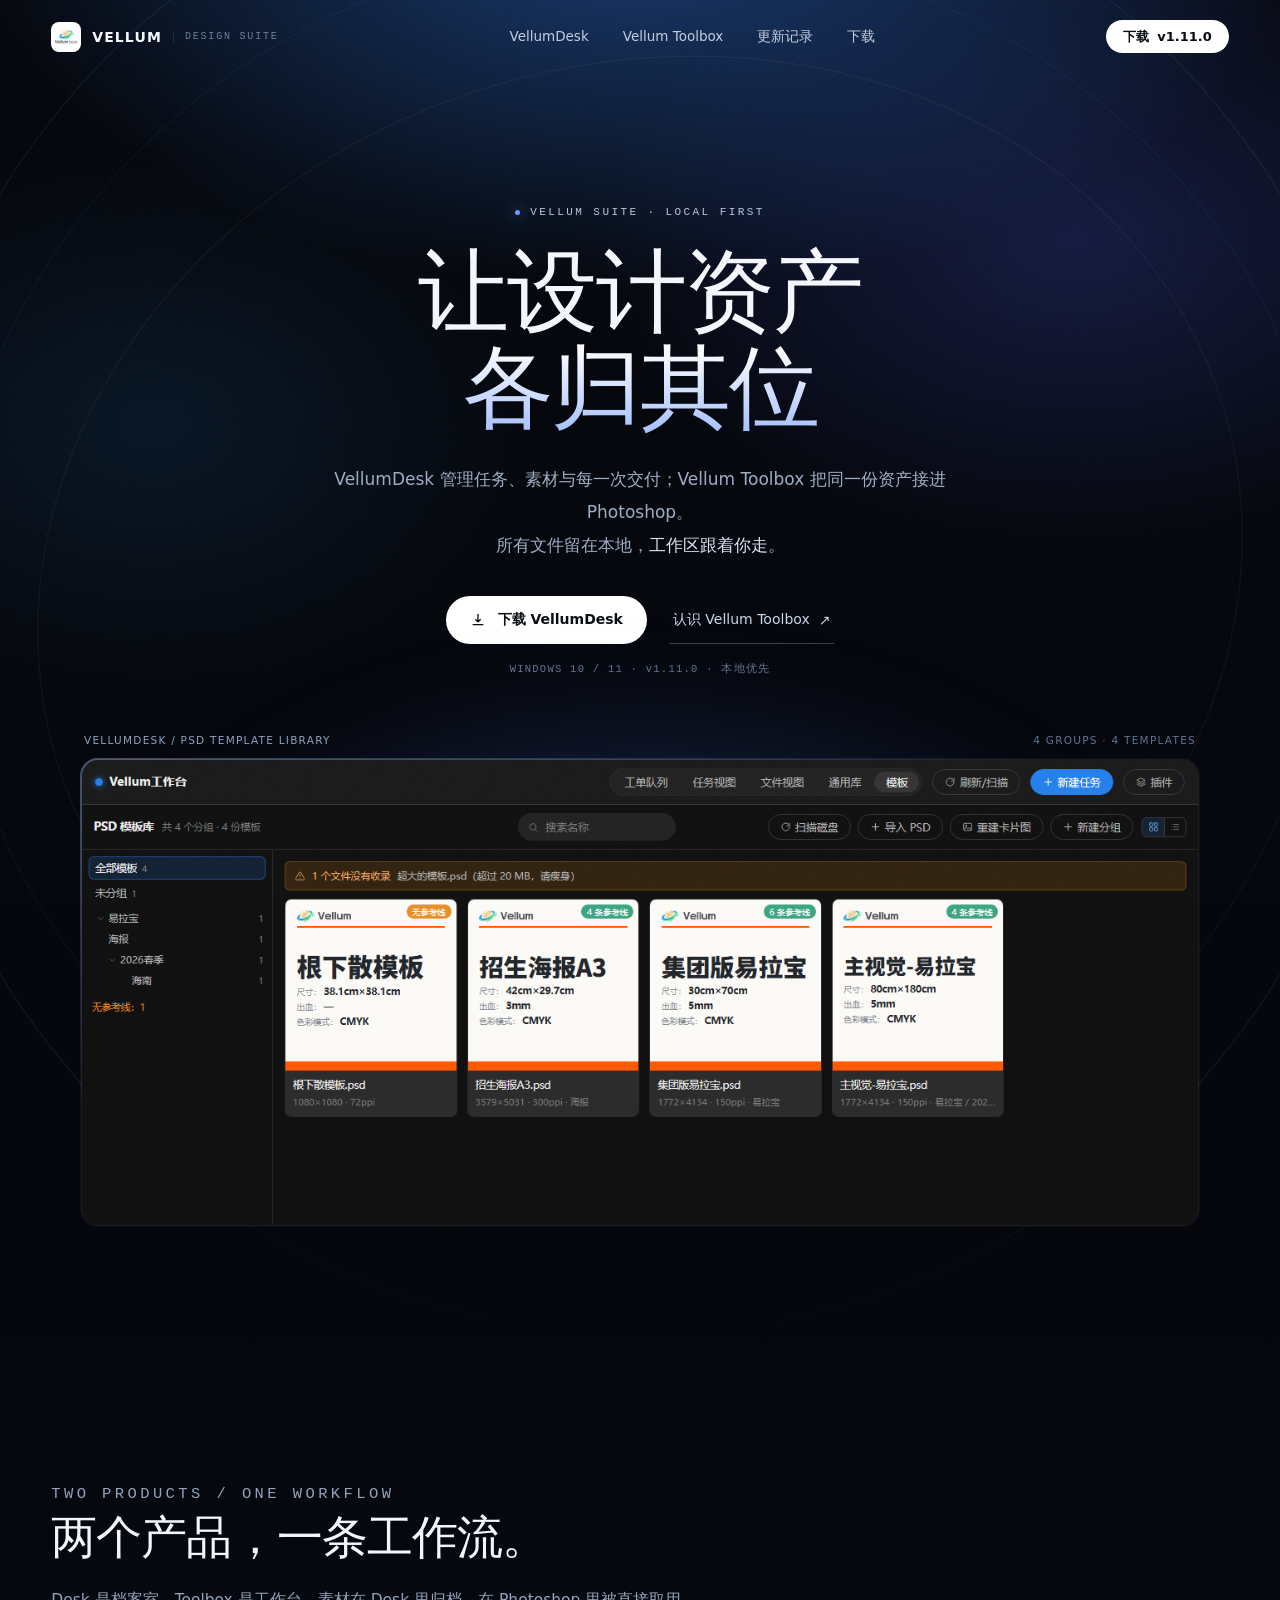
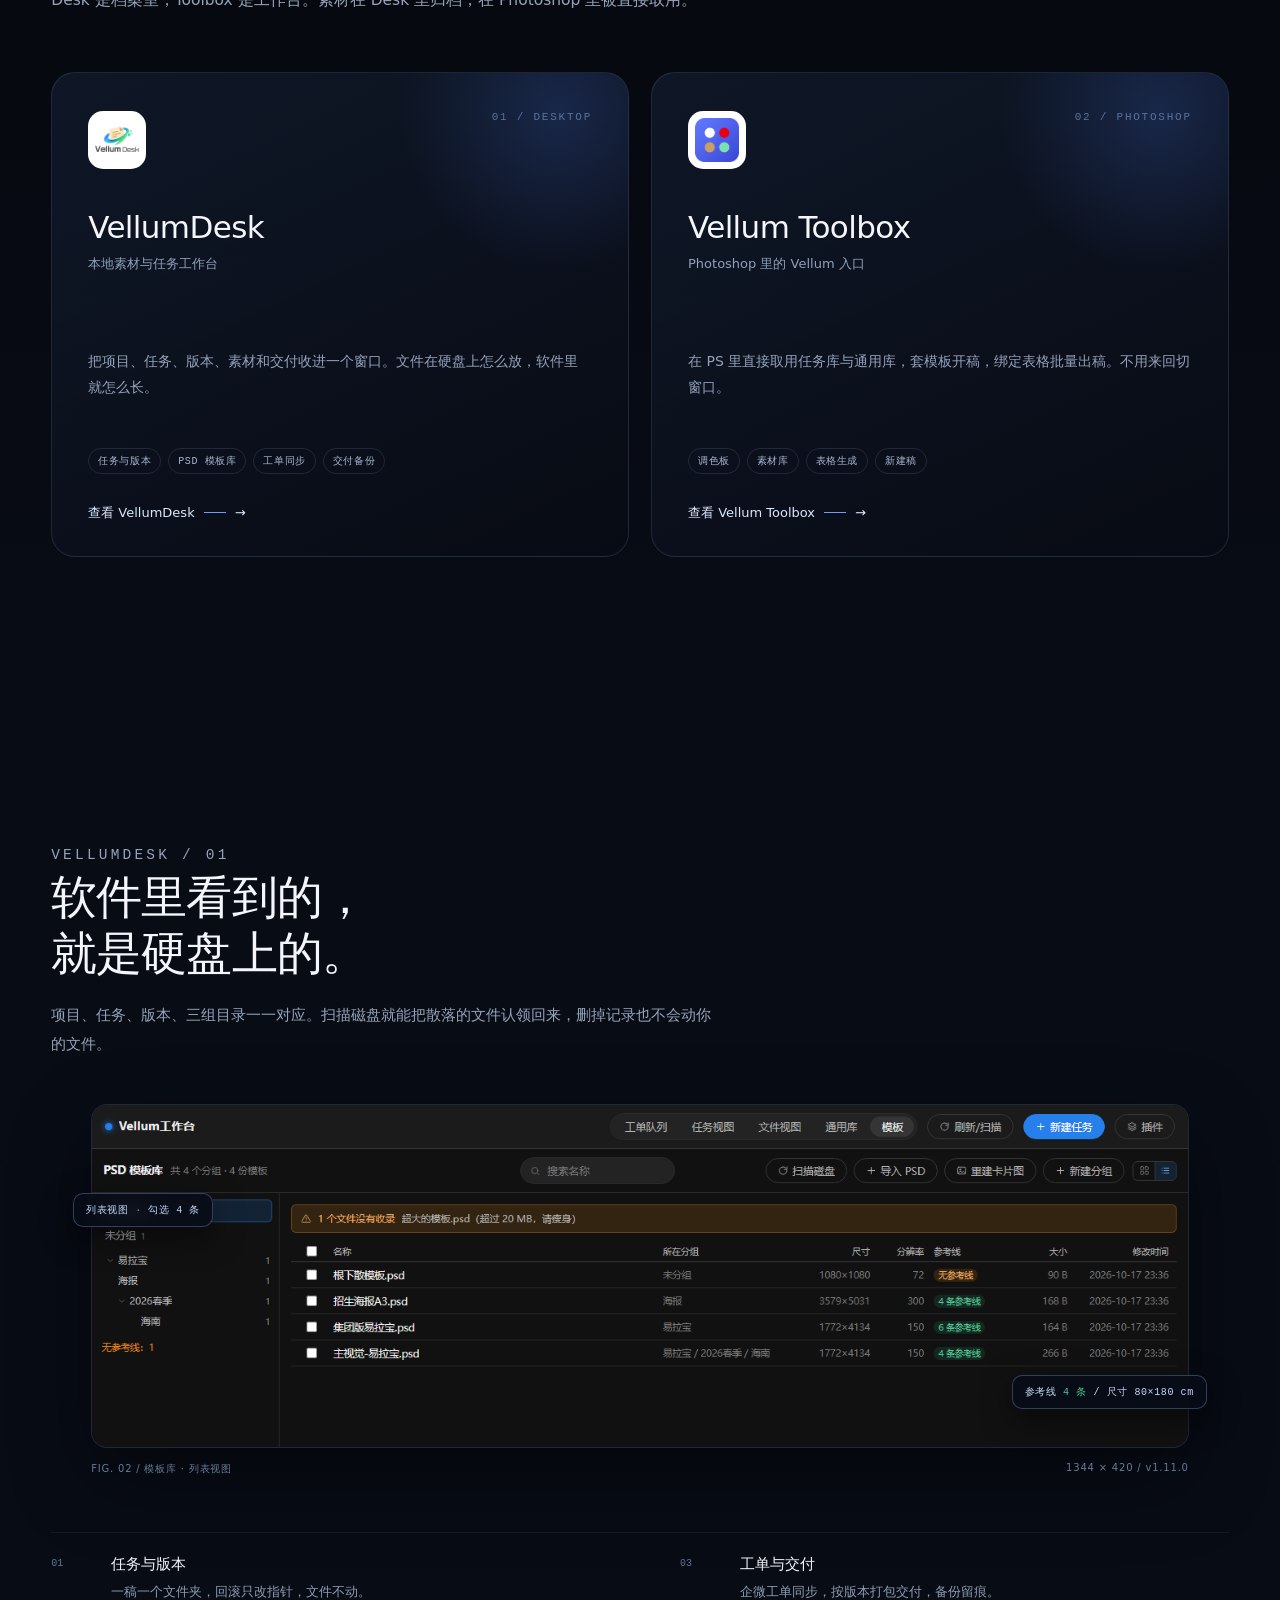
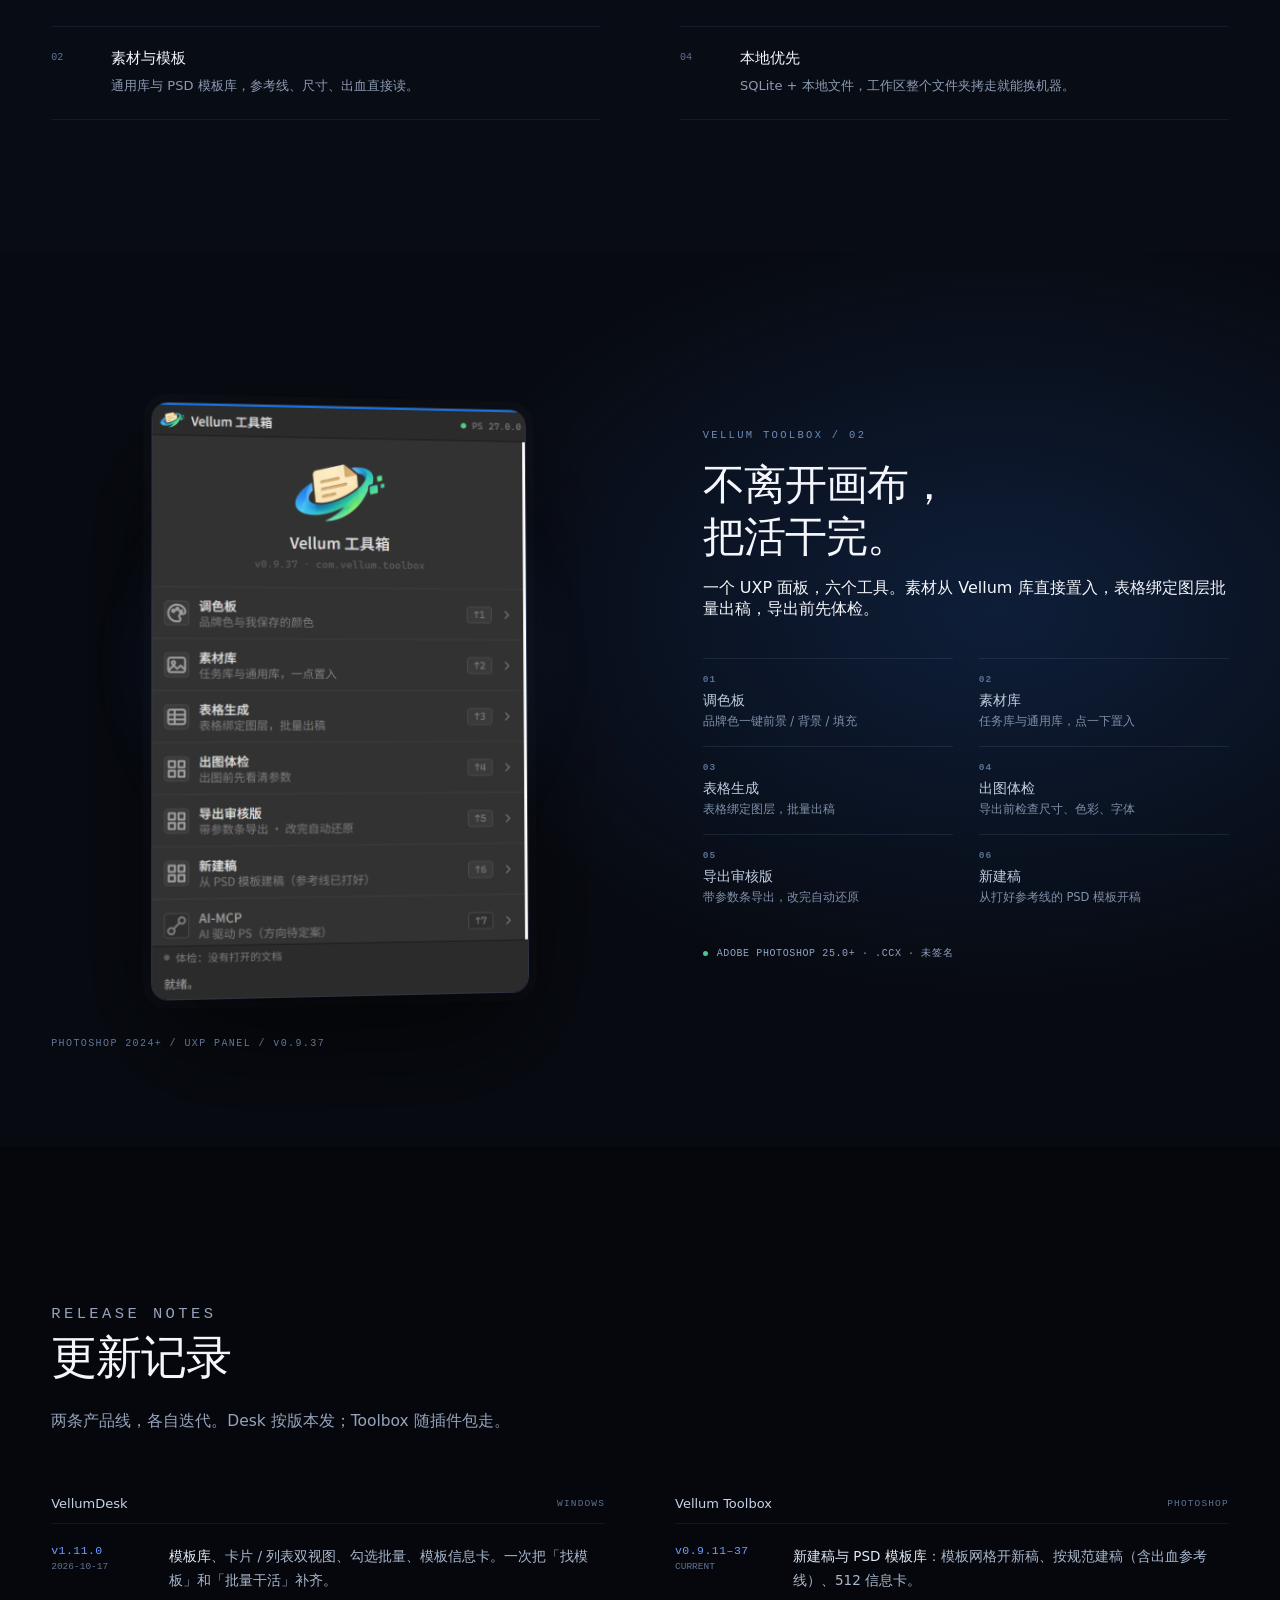
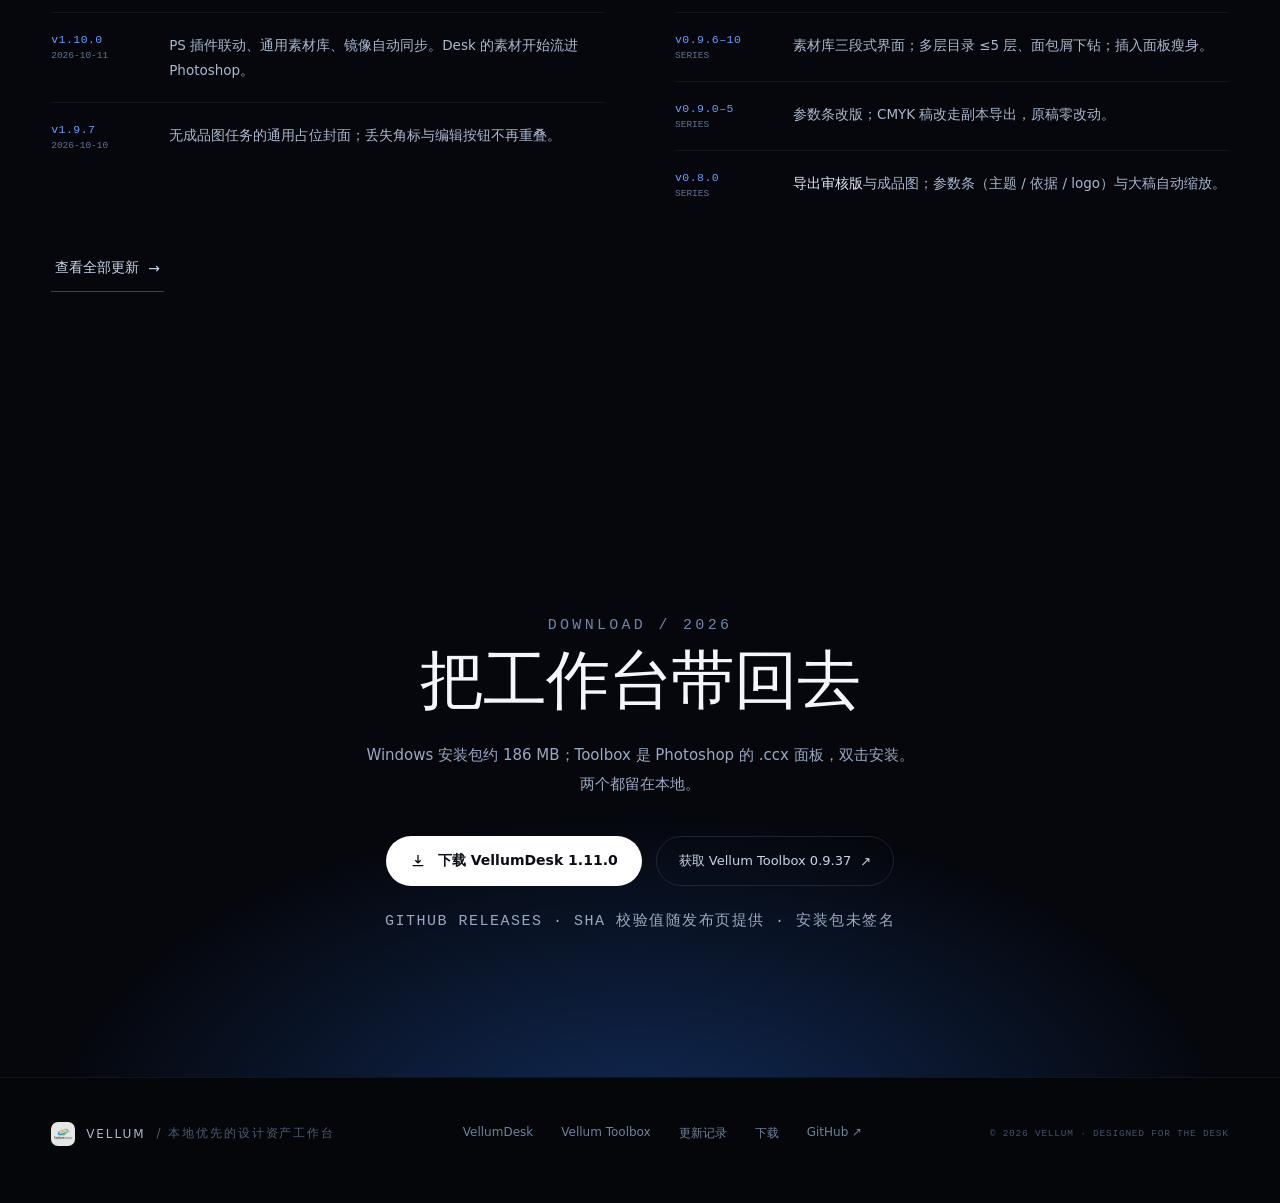
==== commit 6d37ae99: "style: remove headline punctuation, center header and hero" ====
--- a/index.html
+++ b/index.html
@@ -34,7 +34,7 @@
     <div class="orbit" aria-hidden="true"><i></i><i></i><i></i></div>
     <div class="hero-inner">
       <p class="eyebrow"><b></b>Vellum Suite · Local First</p>
-      <h1>让设计资产，<br><span class="glow">各归其位。</span></h1>
+      <h1>让设计资产<br><span class="glow">各归其位</span></h1>
       <p class="lede">VellumDesk 管理任务、素材与每一次交付；Vellum Toolbox 把同一份资产接进 Photoshop。<br>所有文件留在本地，<strong>工作区跟着你走</strong>。</p>
       <div class="actions">
         <a class="btn-primary" href="download/"><svg viewBox="0 0 24 24" fill="none" stroke="currentColor" stroke-width="2"><path d="M12 3v12m0 0 4-4m-4 4-4-4M4 19h16"/></svg>下载 VellumDesk</a>
@@ -154,7 +154,7 @@
   <section class="download" id="download">
     <div class="wrap reveal">
       <p class="kicker" style="color:#6f86a8">Download / 2026</p>
-      <h2>把工作台带回去。</h2>
+      <h2>把工作台带回去</h2>
       <p>Windows 安装包约 186 MB；Toolbox 是 Photoshop 的 .ccx 面板，双击安装。两个都留在本地。</p>
       <div class="dl-actions">
         <a class="btn-primary" href="download/"><svg viewBox="0 0 24 24" fill="none" stroke="currentColor" stroke-width="2"><path d="M12 3v12m0 0 4-4m-4 4-4-4M4 19h16"/></svg>下载 VellumDesk 1.11.0</a>
--- a/assets/css/site-extra.css
+++ b/assets/css/site-extra.css
@@ -146,3 +146,14 @@
   .step{grid-template-columns:40px 1fr;gap:12px}
   .plate-cap{font-size:9px}
 }
+
+/* ---------- 垂直对齐微调（2026-10-20） ----------
+   1) 导航 / 品牌 / 小字去掉行高带来的上下不对称，按盒模型居中；
+   2) 首屏文字块整体下移，按视口高度居中（不再顶在 150px）。 */
+header .brand{line-height:1}
+header nav a{display:flex;align-items:center;height:34px;padding:0;line-height:1}
+header .nav-dl{line-height:1}
+.eyebrow{line-height:1}
+.hero{padding-top:clamp(168px, calc((100vh - 500px) / 2), 230px)}
+@media(max-width:980px){.hero{padding-top:128px}}
+@media(max-width:980px){ header.nav-open nav a{height:auto;padding:13px 4px} }
